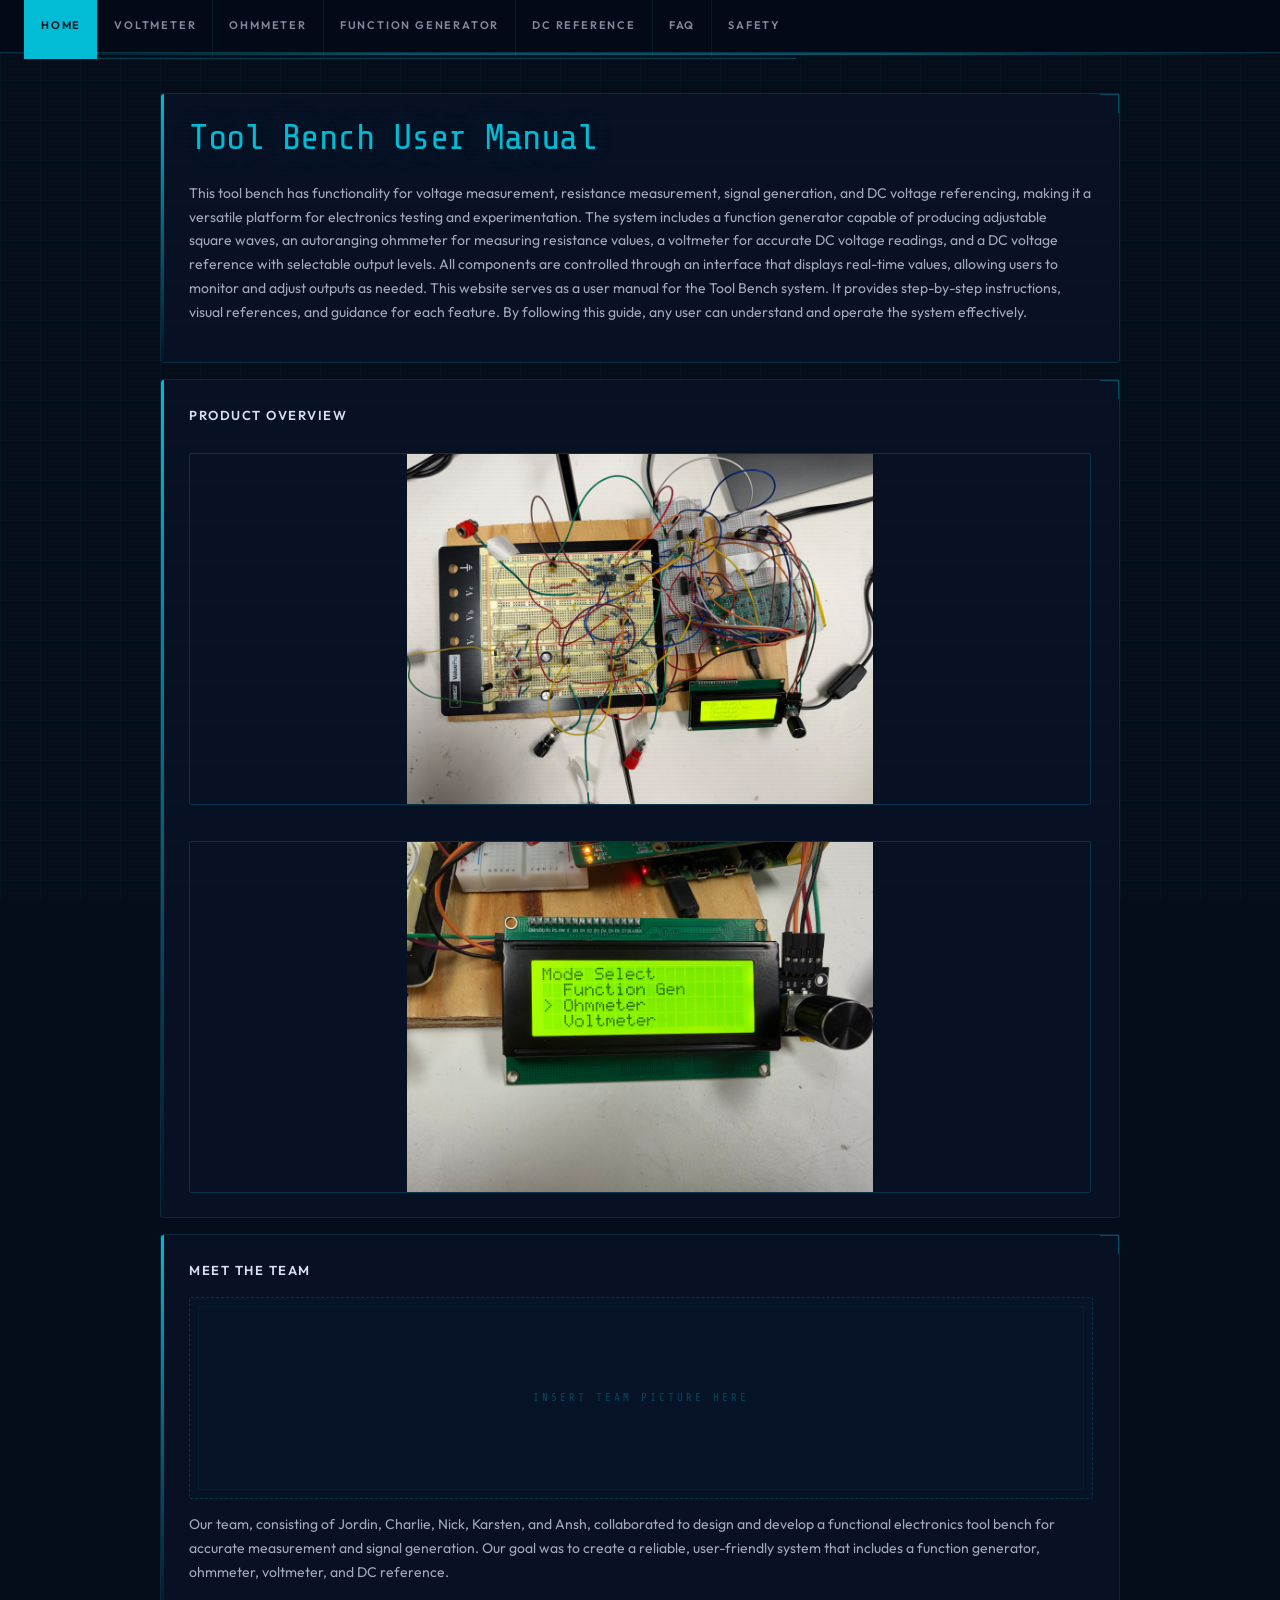
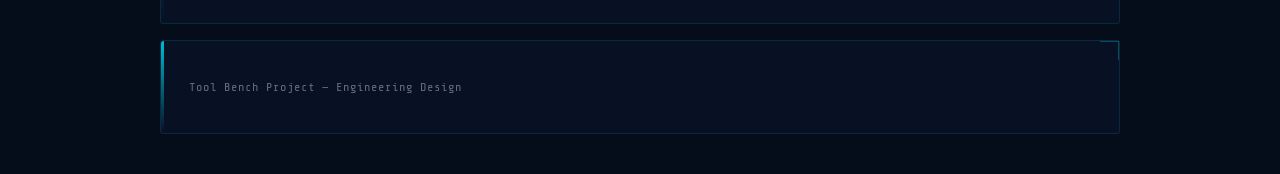
==== index.html @ 93c58db7 "Add files via upload" ====
<!DOCTYPE html>
<html lang="en">

<head>
    <meta charset="UTF-8">
    <title>Tool Bench User Manual</title>
    <link rel="stylesheet" href="style.css">
</head>

<body>

<!-- ================= NAVBAR ================= -->
<nav>
    <a href="index.html" style="background: var(--accent); color: #0b1220;">Home</a>
    <a href="manual1.html">Voltmeter</a>
    <a href="manual2.html">Ohmmeter</a>
    <a href="manual3.html">Function Generator</a>
    <a href="manual4.html">DC Reference</a>
    <a href="faq.html">FAQ</a>
    <a href="safety.html">Safety</a>
</nav>

<!-- ================= MAIN CONTENT ================= -->
<div class="container">

    <!-- TITLE + DESCRIPTION -->
    <div class="card">
        <h1>Tool Bench User Manual</h1>

        <p>
        This tool bench has functionality for voltage measurement, resistance measurement, signal generation, and DC voltage referencing, making it a versatile platform for electronics testing and experimentation. The system includes a function generator capable of producing adjustable square waves, an autoranging ohmmeter for measuring resistance values, a voltmeter for accurate DC voltage readings, and a DC voltage reference with selectable output levels. All components are controlled through an interface that displays real-time values, allowing users to monitor and adjust outputs as needed.
        This website serves as a user manual for the Tool Bench system. It provides step-by-step instructions, visual references, and guidance for each feature. By following this guide, any user can understand and operate the system effectively.
        </p>
    </div>

    <!-- PRODUCT IMAGES -->
    <div class="card">
        <h2>Product Overview</h2>

        <div style="display: flex; gap: 20px; flex-wrap: wrap;">
            <img src="IMG_1629.jpg" class="img-box" style="flex: 1;">
            <img src="IMG_1630.jpg" class="img-box" style="flex: 1;">
        </div>
    </div>

    <!-- TEAM SECTION -->
    <div class="card">
        <h2>Meet the Team</h2>

        <div class="img-box">Insert Team Picture Here</div>

        <p>
            Our team, consisting of Jordin, Charlie, Nick, Karsten, and Ansh, collaborated to design and develop a functional electronics tool bench for accurate measurement and signal generation. Our goal was to create a reliable, user-friendly system that includes a function generator, ohmmeter, voltmeter, and DC reference.
        </p>
    </div>

    <!-- FOOTER -->
    <div class="card">
        <p class="small">
            Tool Bench Project — Engineering Design
        </p>
    </div>

</div>

</body>
</html>
---- style.css ----
@import url('https://fonts.googleapis.com/css2?family=Share+Tech+Mono&family=Outfit:wght@300;400;600&display=swap');

/* =========================
   GLOBAL THEME
========================= */
:root {
    --bg: #060d1a;
    --card: rgba(10, 18, 38, 0.85);
    --text: #d4dff0;
    --muted: rgba(212, 223, 240, 0.45);
    --accent: #00bcd4;
    --border: rgba(0, 188, 212, 0.15);
    --shadow: none;
    --mono: 'Share Tech Mono', monospace;
    --sans: 'Outfit', sans-serif;
}

/* =========================
   BASE STYLES
========================= */
body {
    margin: 0;
    font-family: var(--sans);
    background: var(--bg);
    color: var(--text);
    line-height: 1.7;
    font-size: 15px;
    position: relative;
}

/* Scanline overlay */
body::before {
    content: '';
    position: fixed;
    inset: 0;
    background: repeating-linear-gradient(
        0deg,
        transparent,
        transparent 2px,
        rgba(0, 188, 212, 0.012) 2px,
        rgba(0, 188, 212, 0.012) 4px
    );
    pointer-events: none;
    z-index: 9999;
}

/* Grid background */
body::after {
    content: '';
    position: fixed;
    inset: 0;
    background-image:
        linear-gradient(rgba(0, 188, 212, 0.04) 1px, transparent 1px),
        linear-gradient(90deg, rgba(0, 188, 212, 0.04) 1px, transparent 1px);
    background-size: 40px 40px;
    pointer-events: none;
    z-index: 0;
}

/* =========================
   NAVBAR
========================= */
nav {
    position: sticky;
    top: 0;
    background: rgba(4, 10, 24, 0.97);
    display: flex;
    align-items: center;
    gap: 0;
    padding: 0 24px;
    height: 52px;
    border-bottom: 1px solid rgba(0, 188, 212, 0.25);
    z-index: 1000;
    backdrop-filter: blur(8px);
}

/* Glow line under nav */
nav::after {
    content: '';
    position: absolute;
    bottom: -3px;
    left: 0; right: 0;
    height: 2px;
    background: linear-gradient(90deg, transparent, var(--accent) 30%, var(--accent) 70%, transparent);
    opacity: 0.4;
}

nav a {
    color: rgba(212, 223, 240, 0.6);
    text-decoration: none;
    padding: 6px 16px;
    font-size: 11px;
    font-weight: 600;
    letter-spacing: 1.8px;
    text-transform: uppercase;
    border-left: 1px solid rgba(0, 188, 212, 0.1);
    height: 100%;
    display: flex;
    align-items: center;
    transition: all 0.2s ease;
    position: relative;
}

nav a:hover,
nav a.active {
    color: var(--accent);
    background: rgba(0, 188, 212, 0.07);
}

nav a.active::after {
    content: '';
    position: absolute;
    bottom: 0; left: 0; right: 0;
    height: 2px;
    background: var(--accent);
}

/* =========================
   LAYOUT
========================= */
.container {
    max-width: 960px;
    margin: 40px auto;
    padding: 0 24px;
    position: relative;
    z-index: 1;
}

/* =========================
   CARDS
========================= */
.card {
    background: var(--card);
    padding: 24px 28px;
    margin-bottom: 16px;
    border-radius: 3px;
    border: 1px solid var(--border);
    position: relative;
    backdrop-filter: blur(4px);
}

/* Left accent bar */
.card::before {
    content: '';
    position: absolute;
    top: 0; left: 0;
    width: 3px;
    height: 100%;
    background: linear-gradient(180deg, var(--accent), transparent);
    border-radius: 3px 0 0 3px;
}

/* Top-right corner bracket */
.card::after {
    content: '';
    position: absolute;
    top: 0; right: 0;
    width: 18px; height: 18px;
    border-top: 1px solid rgba(0, 188, 212, 0.35);
    border-right: 1px solid rgba(0, 188, 212, 0.35);
}

/* =========================
   HEADINGS
========================= */
h1, h2, h3 {
    margin-top: 0;
}

h1 {
    font-family: var(--mono);
    font-size: 36px;
    font-weight: 400;
    color: var(--accent);
    letter-spacing: -0.5px;
    line-height: 1.1;
    text-shadow: 0 0 40px rgba(0, 188, 212, 0.2);
}

h2 {
    font-size: 13px;
    font-weight: 600;
    letter-spacing: 1.5px;
    text-transform: uppercase;
    color: var(--text);
}

h3 {
    font-family: var(--mono);
    font-size: 14px;
    color: var(--accent);
    letter-spacing: 1px;
    font-weight: 400;
}

/* =========================
   TEXT
========================= */
p {
    color: rgba(212, 223, 240, 0.75);
    font-size: 14px;
}

.small {
    color: var(--muted);
    font-size: 12px;
    font-family: var(--mono);
    letter-spacing: 1px;
}

/* Card section label */
.card-tag {
    font-family: var(--mono);
    font-size: 10px;
    letter-spacing: 2.5px;
    color: rgba(0, 188, 212, 0.45);
    text-transform: uppercase;
    margin-bottom: 12px;
}

/* =========================
   IMAGE PLACEHOLDER BOX
========================= */
.img-box {
    width: 100%;
    height: 200px;
    margin-top: 16px;
    border-radius: 2px;
    background: rgba(0, 188, 212, 0.02);
    border: 1px dashed rgba(0, 188, 212, 0.2);
    display: flex;
    align-items: center;
    justify-content: center;
    color: rgba(0, 188, 212, 0.3);
    font-family: var(--mono);
    font-size: 11px;
    letter-spacing: 3px;
    text-transform: uppercase;
    position: relative;
}

.img-box::before {
    content: '';
    position: absolute;
    inset: 8px;
    border: 1px solid rgba(0, 188, 212, 0.06);
}

/* =========================
   LISTS
========================= */
ol, ul {
    padding-left: 18px;
}

li {
    margin-bottom: 10px;
    color: rgba(212, 223, 240, 0.7);
    font-size: 14px;
    line-height: 1.6;
}

/* =========================
   LINKS (outside nav)
========================= */
a {
    color: var(--accent);
    text-decoration: none;
    border-bottom: 1px solid rgba(0, 188, 212, 0.3);
    transition: border-color 0.15s;
}

a:hover {
    border-color: var(--accent);
}

/* =========================
   CODE / INLINE MONO
========================= */
code {
    font-family: var(--mono);
    font-size: 12px;
    color: var(--accent);
    background: rgba(0, 188, 212, 0.08);
    padding: 2px 6px;
    border-radius: 2px;
    border: 1px solid rgba(0, 188, 212, 0.15);
}

/* =========================
   IMAGE FIX (override placeholder)
========================= */
img.img-box {
    width: 100%;
    height: auto !important;        /* override fixed 200px */
    max-height: 350px;
    object-fit: contain;            /* keep full image, no crop */
    border-radius: 2px;
    margin-top: 16px;
    display: block;
    border: 1px solid rgba(0, 188, 212, 0.2);
    background: none;
}

/* remove placeholder overlay effect on images */
img.img-box::before {
    display: none;
}
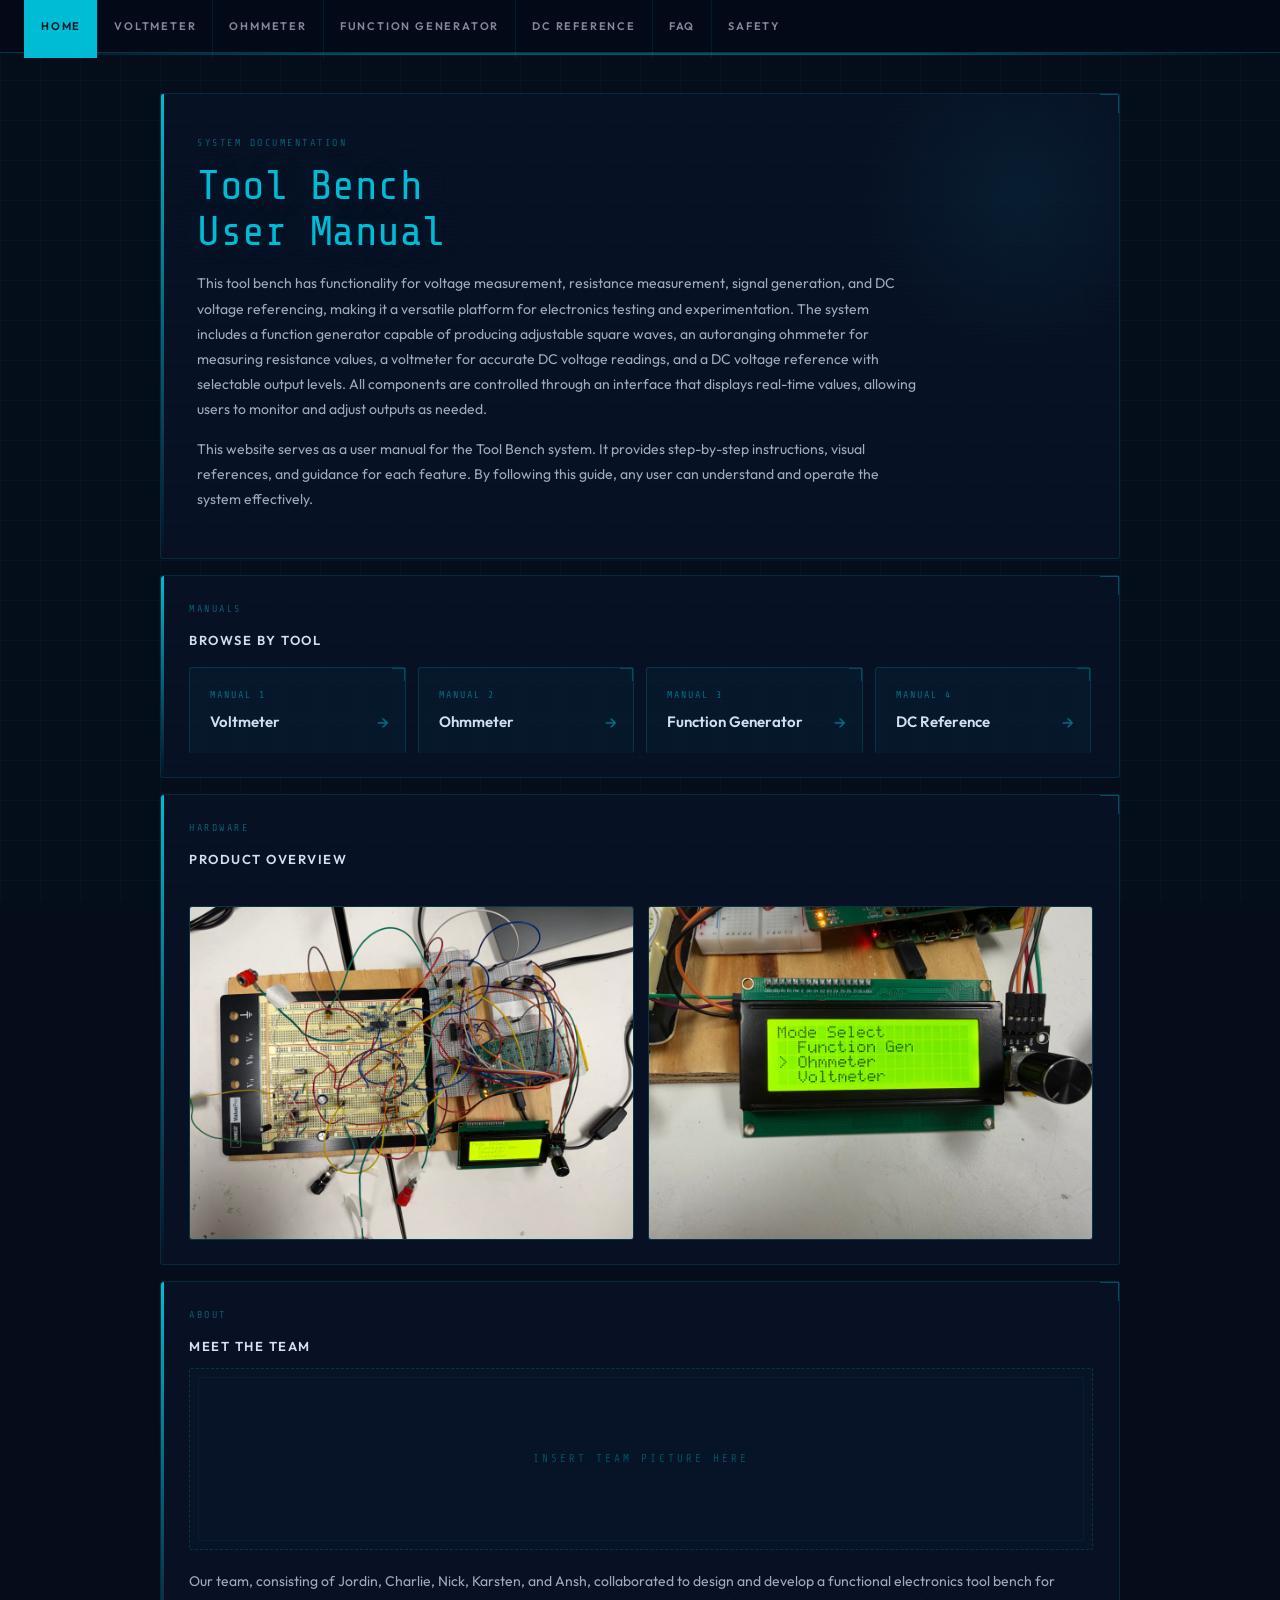
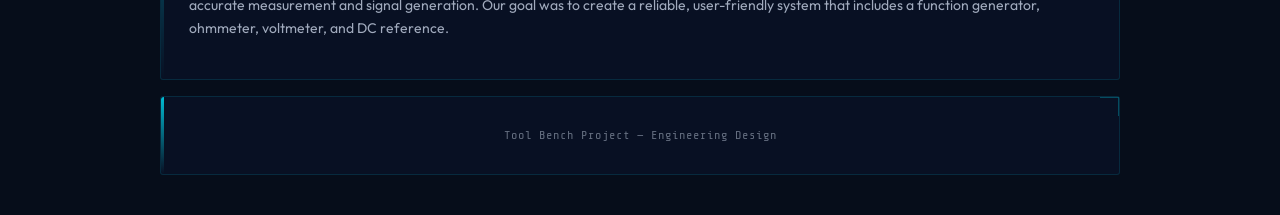
==== commit c669d90a: "Add files via upload" ====
--- a/index.html
+++ b/index.html
@@ -1,14 +1,192 @@
 <!DOCTYPE html>
 <html lang="en">
-
+ 
 <head>
     <meta charset="UTF-8">
     <title>Tool Bench User Manual</title>
     <link rel="stylesheet" href="style.css">
+ 
+    <style>
+        /* ── Hero section ── */
+        .hero-card {
+            background: var(--card);
+            padding: 40px 36px 32px;
+            margin-bottom: 16px;
+            border-radius: 3px;
+            border: 1px solid var(--border);
+            position: relative;
+            backdrop-filter: blur(4px);
+            overflow: hidden;
+        }
+ 
+        .hero-card::before {
+            content: '';
+            position: absolute;
+            top: 0; left: 0;
+            width: 3px; height: 100%;
+            background: linear-gradient(180deg, var(--accent), transparent);
+        }
+ 
+        .hero-card::after {
+            content: '';
+            position: absolute;
+            top: 0; right: 0;
+            width: 18px; height: 18px;
+            border-top: 1px solid rgba(0, 188, 212, 0.35);
+            border-right: 1px solid rgba(0, 188, 212, 0.35);
+        }
+ 
+        /* Faint radial glow behind the title */
+        .hero-card .glow {
+            position: absolute;
+            top: -60px; right: -60px;
+            width: 320px; height: 320px;
+            border-radius: 50%;
+            background: radial-gradient(circle, rgba(0,188,212,0.07) 0%, transparent 70%);
+            pointer-events: none;
+        }
+ 
+        .hero-card h1 {
+            font-size: 42px;
+            margin-bottom: 16px;
+        }
+ 
+        .hero-card p {
+            max-width: 720px;
+            line-height: 1.8;
+        }
+ 
+        /* ── Dual-image grid ── */
+        .img-grid {
+            display: grid;
+            grid-template-columns: 1fr 1fr;
+            gap: 16px;
+            margin-top: 16px;
+        }
+ 
+        @media (max-width: 600px) {
+            .img-grid { grid-template-columns: 1fr; }
+        }
+ 
+        .img-frame {
+            border-radius: 3px;
+            overflow: hidden;
+            border: 1px solid rgba(0, 188, 212, 0.2);
+            background: rgba(0, 188, 212, 0.02);
+            aspect-ratio: 4 / 3;          /* uniform proportions */
+            display: flex;
+            align-items: center;
+            justify-content: center;
+        }
+ 
+        .img-frame img {
+            width: 100%;
+            height: 100%;
+            object-fit: contain;           /* no stretch, no crop */
+            display: block;
+        }
+ 
+        /* ── Team placeholder ── */
+        .team-placeholder {
+            width: 100%;
+            height: 180px;
+            border-radius: 2px;
+            background: rgba(0, 188, 212, 0.02);
+            border: 1px dashed rgba(0, 188, 212, 0.2);
+            display: flex;
+            align-items: center;
+            justify-content: center;
+            color: rgba(0, 188, 212, 0.35);
+            font-family: var(--mono);
+            font-size: 11px;
+            letter-spacing: 3px;
+            text-transform: uppercase;
+            margin-bottom: 20px;
+            position: relative;
+        }
+ 
+        .team-placeholder::before {
+            content: '';
+            position: absolute;
+            inset: 8px;
+            border: 1px solid rgba(0, 188, 212, 0.06);
+        }
+ 
+        /* ── Footer card ── */
+        .footer-card {
+            text-align: center;
+            padding: 16px 28px;
+        }
+ 
+        /* ── Tool navigation grid ── */
+        .tool-grid {
+            display: grid;
+            grid-template-columns: repeat(auto-fit, minmax(190px, 1fr));
+            gap: 12px;
+            margin-top: 16px;
+        }
+ 
+        .tool-tile {
+            background: rgba(0, 188, 212, 0.04);
+            border: 1px solid rgba(0, 188, 212, 0.18);
+            border-radius: 3px;
+            padding: 18px 20px;
+            text-decoration: none;
+            border-bottom: none;          /* override global a border */
+            display: block;
+            transition: background 0.2s, border-color 0.2s;
+            position: relative;
+        }
+ 
+        .tool-tile::after {
+            content: '';
+            position: absolute;
+            top: 0; right: 0;
+            width: 12px; height: 12px;
+            border-top: 1px solid rgba(0, 188, 212, 0.3);
+            border-right: 1px solid rgba(0, 188, 212, 0.3);
+        }
+ 
+        .tool-tile:hover {
+            background: rgba(0, 188, 212, 0.09);
+            border-color: rgba(0, 188, 212, 0.4);
+            border-bottom: none;
+        }
+ 
+        .tool-tile .tile-label {
+            font-family: var(--mono);
+            font-size: 10px;
+            letter-spacing: 2px;
+            color: rgba(0, 188, 212, 0.5);
+            text-transform: uppercase;
+            margin-bottom: 6px;
+        }
+ 
+        .tool-tile .tile-name {
+            font-size: 15px;
+            font-weight: 600;
+            color: var(--text);
+        }
+ 
+        .tool-tile .tile-arrow {
+            color: var(--accent);
+            font-size: 18px;
+            position: absolute;
+            right: 16px;
+            bottom: 14px;
+            opacity: 0.5;
+            transition: opacity 0.2s, transform 0.2s;
+        }
+ 
+        .tool-tile:hover .tile-arrow {
+            opacity: 1;
+            transform: translateX(3px);
+        }
+    </style>
 </head>
-
+ 
 <body>
-
+ 
 <!-- ================= NAVBAR ================= -->
 <nav>
     <a href="index.html" style="background: var(--accent); color: #0b1220;">Home</a>
@@ -19,49 +197,85 @@
     <a href="faq.html">FAQ</a>
     <a href="safety.html">Safety</a>
 </nav>
-
+ 
 <!-- ================= MAIN CONTENT ================= -->
 <div class="container">
-
+ 
     <!-- TITLE + DESCRIPTION -->
+    <div class="hero-card">
+        <div class="glow"></div>
+        <div class="card-tag">System Documentation</div>
+        <h1>Tool Bench<br>User Manual</h1>
+        <p>
+            This tool bench has functionality for voltage measurement, resistance measurement, signal generation, and DC voltage referencing, making it a versatile platform for electronics testing and experimentation. The system includes a function generator capable of producing adjustable square waves, an autoranging ohmmeter for measuring resistance values, a voltmeter for accurate DC voltage readings, and a DC voltage reference with selectable output levels. All components are controlled through an interface that displays real-time values, allowing users to monitor and adjust outputs as needed.
+        </p>
+        <p>
+            This website serves as a user manual for the Tool Bench system. It provides step-by-step instructions, visual references, and guidance for each feature. By following this guide, any user can understand and operate the system effectively.
+        </p>
+    </div>
+ 
+    <!-- TOOL NAVIGATION -->
     <div class="card">
-        <h1>Tool Bench User Manual</h1>
-
-        <p>
-        This tool bench has functionality for voltage measurement, resistance measurement, signal generation, and DC voltage referencing, making it a versatile platform for electronics testing and experimentation. The system includes a function generator capable of producing adjustable square waves, an autoranging ohmmeter for measuring resistance values, a voltmeter for accurate DC voltage readings, and a DC voltage reference with selectable output levels. All components are controlled through an interface that displays real-time values, allowing users to monitor and adjust outputs as needed.
-        This website serves as a user manual for the Tool Bench system. It provides step-by-step instructions, visual references, and guidance for each feature. By following this guide, any user can understand and operate the system effectively.
-        </p>
-    </div>
-
+        <div class="card-tag">Manuals</div>
+        <h2>Browse by Tool</h2>
+        <div class="tool-grid">
+            <a href="manual1.html" class="tool-tile">
+                <div class="tile-label">Manual 1</div>
+                <div class="tile-name">Voltmeter</div>
+                <span class="tile-arrow">&rarr;</span>
+            </a>
+            <a href="manual2.html" class="tool-tile">
+                <div class="tile-label">Manual 2</div>
+                <div class="tile-name">Ohmmeter</div>
+                <span class="tile-arrow">&rarr;</span>
+            </a>
+            <a href="manual3.html" class="tool-tile">
+                <div class="tile-label">Manual 3</div>
+                <div class="tile-name">Function Generator</div>
+                <span class="tile-arrow">&rarr;</span>
+            </a>
+            <a href="manual4.html" class="tool-tile">
+                <div class="tile-label">Manual 4</div>
+                <div class="tile-name">DC Reference</div>
+                <span class="tile-arrow">&rarr;</span>
+            </a>
+        </div>
+    </div>
+ 
     <!-- PRODUCT IMAGES -->
     <div class="card">
+        <div class="card-tag">Hardware</div>
         <h2>Product Overview</h2>
-
-        <div style="display: flex; gap: 20px; flex-wrap: wrap;">
-            <img src="IMG_1629.jpg" class="img-box" style="flex: 1;">
-            <img src="IMG_1630.jpg" class="img-box" style="flex: 1;">
+        <div class="img-grid">
+            <div class="img-frame">
+                <img src="IMG_1629.jpg" alt="Tool Bench front view">
+            </div>
+            <div class="img-frame">
+                <img src="IMG_1630.jpg" alt="Tool Bench display view">
+            </div>
         </div>
     </div>
-
+ 
     <!-- TEAM SECTION -->
     <div class="card">
+        <div class="card-tag">About</div>
         <h2>Meet the Team</h2>
-
-        <div class="img-box">Insert Team Picture Here</div>
-
+ 
+        <div class="team-placeholder">Insert Team Picture Here</div>
+ 
         <p>
             Our team, consisting of Jordin, Charlie, Nick, Karsten, and Ansh, collaborated to design and develop a functional electronics tool bench for accurate measurement and signal generation. Our goal was to create a reliable, user-friendly system that includes a function generator, ohmmeter, voltmeter, and DC reference.
         </p>
     </div>
-
+ 
     <!-- FOOTER -->
-    <div class="card">
+    <div class="card footer-card">
         <p class="small">
-            Tool Bench Project — Engineering Design
-        </p>
-    </div>
-
+            Tool Bench Project &mdash; Engineering Design
+        </p>
+    </div>
+ 
 </div>
-
+ 
 </body>
 </html>
--- a/style.css
+++ b/style.css
@@ -1,5 +1,5 @@
 @import url('https://fonts.googleapis.com/css2?family=Share+Tech+Mono&family=Outfit:wght@300;400;600&display=swap');
-
+ 
 /* =========================
    GLOBAL THEME
 ========================= */
@@ -14,7 +14,7 @@
     --mono: 'Share Tech Mono', monospace;
     --sans: 'Outfit', sans-serif;
 }
-
+ 
 /* =========================
    BASE STYLES
 ========================= */
@@ -27,7 +27,7 @@
     font-size: 15px;
     position: relative;
 }
-
+ 
 /* Scanline overlay */
 body::before {
     content: '';
@@ -43,7 +43,7 @@
     pointer-events: none;
     z-index: 9999;
 }
-
+ 
 /* Grid background */
 body::after {
     content: '';
@@ -56,7 +56,7 @@
     pointer-events: none;
     z-index: 0;
 }
-
+ 
 /* =========================
    NAVBAR
 ========================= */
@@ -73,7 +73,7 @@
     z-index: 1000;
     backdrop-filter: blur(8px);
 }
-
+ 
 /* Glow line under nav */
 nav::after {
     content: '';
@@ -84,7 +84,7 @@
     background: linear-gradient(90deg, transparent, var(--accent) 30%, var(--accent) 70%, transparent);
     opacity: 0.4;
 }
-
+ 
 nav a {
     color: rgba(212, 223, 240, 0.6);
     text-decoration: none;
@@ -99,14 +99,15 @@
     align-items: center;
     transition: all 0.2s ease;
     position: relative;
-}
-
+    border-bottom: none;   /* override global link underline */
+}
+ 
 nav a:hover,
 nav a.active {
     color: var(--accent);
     background: rgba(0, 188, 212, 0.07);
 }
-
+ 
 nav a.active::after {
     content: '';
     position: absolute;
@@ -114,7 +115,7 @@
     height: 2px;
     background: var(--accent);
 }
-
+ 
 /* =========================
    LAYOUT
 ========================= */
@@ -125,7 +126,7 @@
     position: relative;
     z-index: 1;
 }
-
+ 
 /* =========================
    CARDS
 ========================= */
@@ -138,7 +139,7 @@
     position: relative;
     backdrop-filter: blur(4px);
 }
-
+ 
 /* Left accent bar */
 .card::before {
     content: '';
@@ -149,7 +150,7 @@
     background: linear-gradient(180deg, var(--accent), transparent);
     border-radius: 3px 0 0 3px;
 }
-
+ 
 /* Top-right corner bracket */
 .card::after {
     content: '';
@@ -159,14 +160,14 @@
     border-top: 1px solid rgba(0, 188, 212, 0.35);
     border-right: 1px solid rgba(0, 188, 212, 0.35);
 }
-
+ 
 /* =========================
    HEADINGS
 ========================= */
 h1, h2, h3 {
     margin-top: 0;
 }
-
+ 
 h1 {
     font-family: var(--mono);
     font-size: 36px;
@@ -176,7 +177,7 @@
     line-height: 1.1;
     text-shadow: 0 0 40px rgba(0, 188, 212, 0.2);
 }
-
+ 
 h2 {
     font-size: 13px;
     font-weight: 600;
@@ -184,7 +185,7 @@
     text-transform: uppercase;
     color: var(--text);
 }
-
+ 
 h3 {
     font-family: var(--mono);
     font-size: 14px;
@@ -192,7 +193,7 @@
     letter-spacing: 1px;
     font-weight: 400;
 }
-
+ 
 /* =========================
    TEXT
 ========================= */
@@ -200,14 +201,14 @@
     color: rgba(212, 223, 240, 0.75);
     font-size: 14px;
 }
-
+ 
 .small {
     color: var(--muted);
     font-size: 12px;
     font-family: var(--mono);
     letter-spacing: 1px;
 }
-
+ 
 /* Card section label */
 .card-tag {
     font-family: var(--mono);
@@ -217,9 +218,10 @@
     text-transform: uppercase;
     margin-bottom: 12px;
 }
-
-/* =========================
-   IMAGE PLACEHOLDER BOX
+ 
+/* =========================
+   IMAGE — PLACEHOLDER BOX
+   (used when no real image is available)
 ========================= */
 .img-box {
     width: 100%;
@@ -237,29 +239,75 @@
     letter-spacing: 3px;
     text-transform: uppercase;
     position: relative;
-}
-
+    box-sizing: border-box;
+}
+ 
 .img-box::before {
     content: '';
     position: absolute;
     inset: 8px;
     border: 1px solid rgba(0, 188, 212, 0.06);
 }
-
+ 
+/* =========================
+   IMAGE — REAL PHOTOS
+   Wrap every <img> in a .img-frame div for
+   consistent sizing across all manual pages.
+========================= */
+.img-frame {
+    width: 100%;
+    margin-top: 20px;
+    border-radius: 3px;
+    overflow: hidden;
+    border: 1px solid rgba(0, 188, 212, 0.2);
+    background: rgba(0, 0, 0, 0.4);
+    /* Fixed aspect-ratio keeps every photo the same height */
+    aspect-ratio: 16 / 9;
+    display: flex;
+    align-items: center;
+    justify-content: center;
+}
+ 
+.img-frame img {
+    width: 100%;
+    height: 100%;
+    object-fit: contain;   /* show the full image, never stretch */
+    display: block;
+}
+ 
+/* Legacy <img class="img-box"> used in manual pages */
+img.img-box {
+    width: 100%;
+    height: auto;
+    max-height: 420px;
+    object-fit: contain;
+    border-radius: 2px;
+    margin-top: 20px;
+    display: block;
+    border: 1px solid rgba(0, 188, 212, 0.2);
+    background: rgba(0, 0, 0, 0.4);
+    box-sizing: border-box;
+}
+ 
+/* remove inner dashed inset on actual images */
+img.img-box::before {
+    display: none;
+}
+ 
 /* =========================
    LISTS
 ========================= */
 ol, ul {
     padding-left: 18px;
 }
-
+ 
 li {
     margin-bottom: 10px;
     color: rgba(212, 223, 240, 0.7);
     font-size: 14px;
     line-height: 1.6;
 }
-
+ 
 /* =========================
    LINKS (outside nav)
 ========================= */
@@ -269,11 +317,11 @@
     border-bottom: 1px solid rgba(0, 188, 212, 0.3);
     transition: border-color 0.15s;
 }
-
+ 
 a:hover {
     border-color: var(--accent);
 }
-
+ 
 /* =========================
    CODE / INLINE MONO
 ========================= */
@@ -286,23 +334,13 @@
     border-radius: 2px;
     border: 1px solid rgba(0, 188, 212, 0.15);
 }
-
-/* =========================
-   IMAGE FIX (override placeholder)
-========================= */
-img.img-box {
-    width: 100%;
-    height: auto !important;        /* override fixed 200px */
-    max-height: 350px;
-    object-fit: contain;            /* keep full image, no crop */
-    border-radius: 2px;
-    margin-top: 16px;
-    display: block;
-    border: 1px solid rgba(0, 188, 212, 0.2);
-    background: none;
-}
-
-/* remove placeholder overlay effect on images */
-img.img-box::before {
-    display: none;
-}+ 
+/* =========================
+   DIVIDER — subtle hr
+========================= */
+hr {
+    border: none;
+    border-top: 1px solid rgba(0, 188, 212, 0.1);
+    margin: 20px 0;
+}
+ 
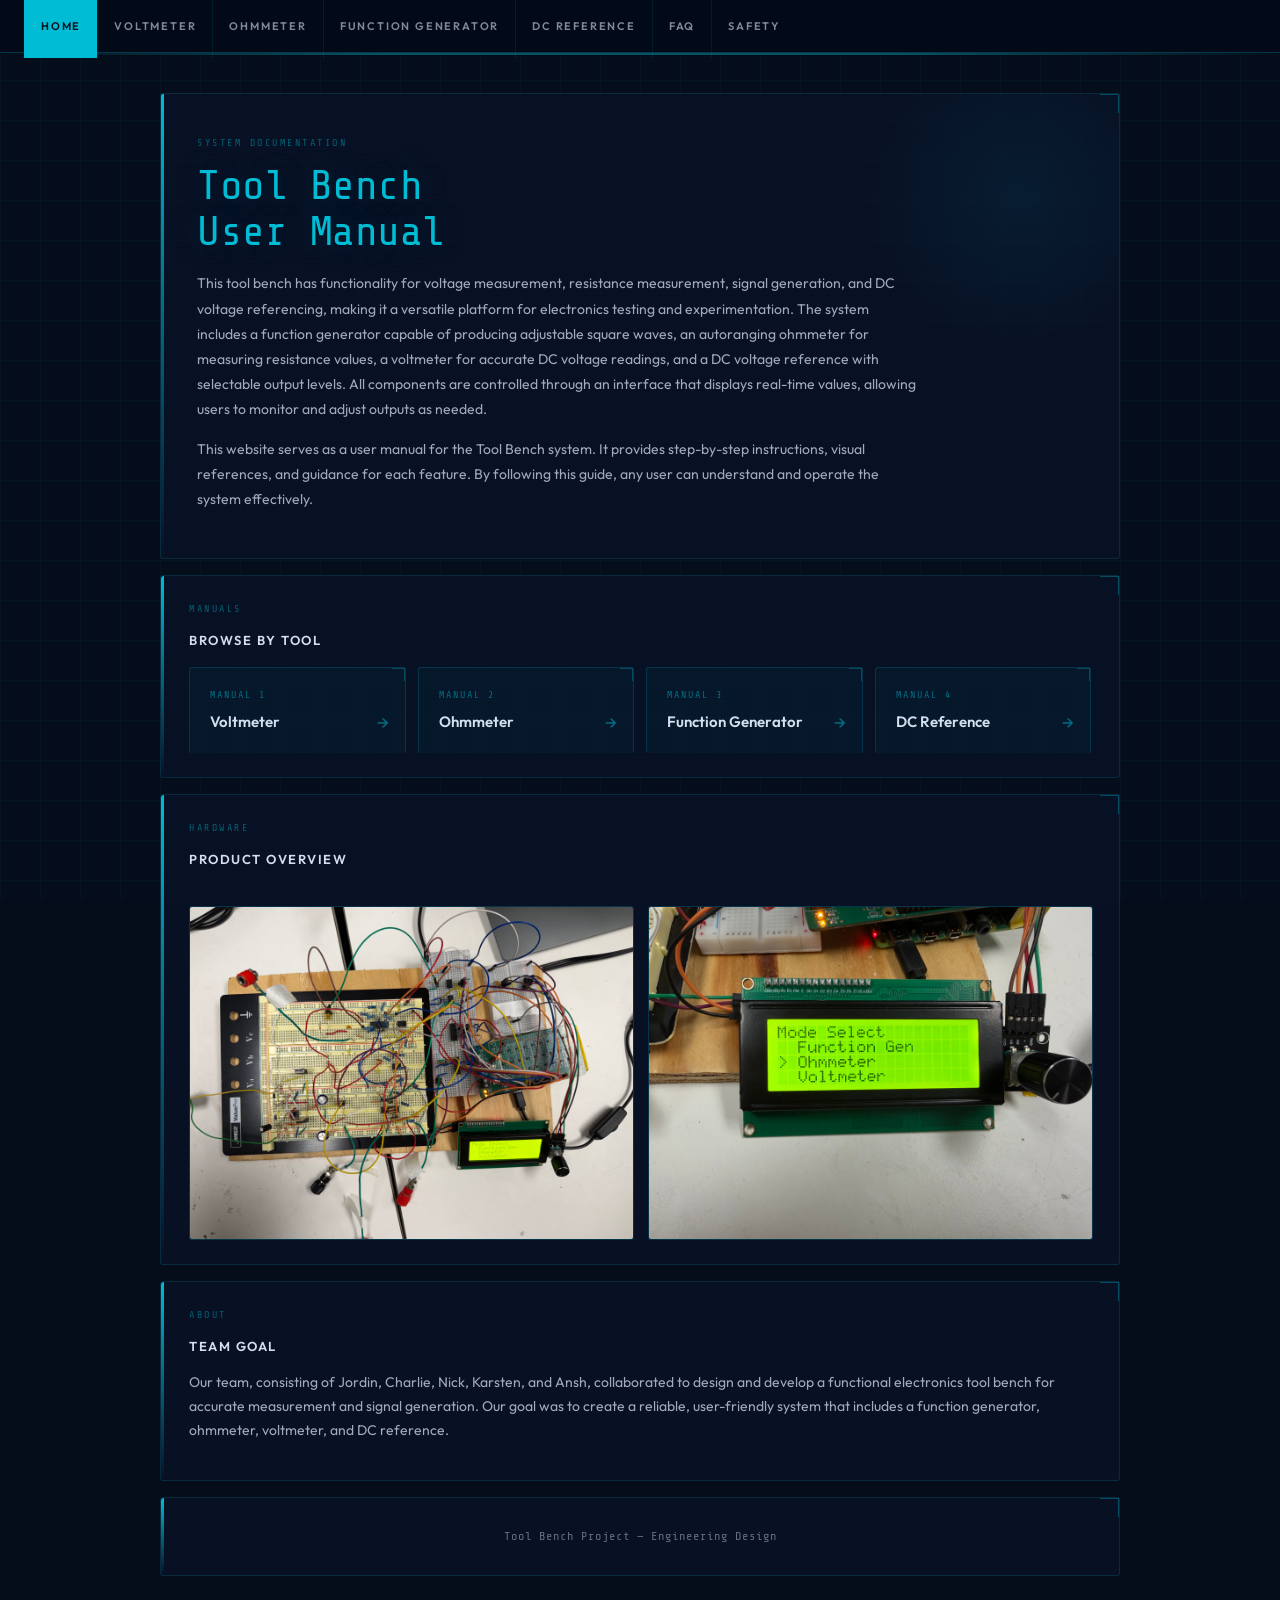
==== commit f1efb3ed: "Update index.html" ====
--- a/index.html
+++ b/index.html
@@ -257,16 +257,14 @@
     </div>
  
     <!-- TEAM SECTION -->
-    <div class="card">
-        <div class="card-tag">About</div>
-        <h2>Meet the Team</h2>
- 
-        <div class="team-placeholder">Insert Team Picture Here</div>
- 
-        <p>
-            Our team, consisting of Jordin, Charlie, Nick, Karsten, and Ansh, collaborated to design and develop a functional electronics tool bench for accurate measurement and signal generation. Our goal was to create a reliable, user-friendly system that includes a function generator, ohmmeter, voltmeter, and DC reference.
-        </p>
-    </div>
+<div class="card">
+    <div class="card-tag">About</div>
+    <h2>Team Goal</h2>
+
+    <p>
+        Our team, consisting of Jordin, Charlie, Nick, Karsten, and Ansh, collaborated to design and develop a functional electronics tool bench for accurate measurement and signal generation. Our goal was to create a reliable, user-friendly system that includes a function generator, ohmmeter, voltmeter, and DC reference.
+    </p>
+</div>
  
     <!-- FOOTER -->
     <div class="card footer-card">
@@ -278,4 +276,4 @@
 </div>
  
 </body>
-</html>+</html>
